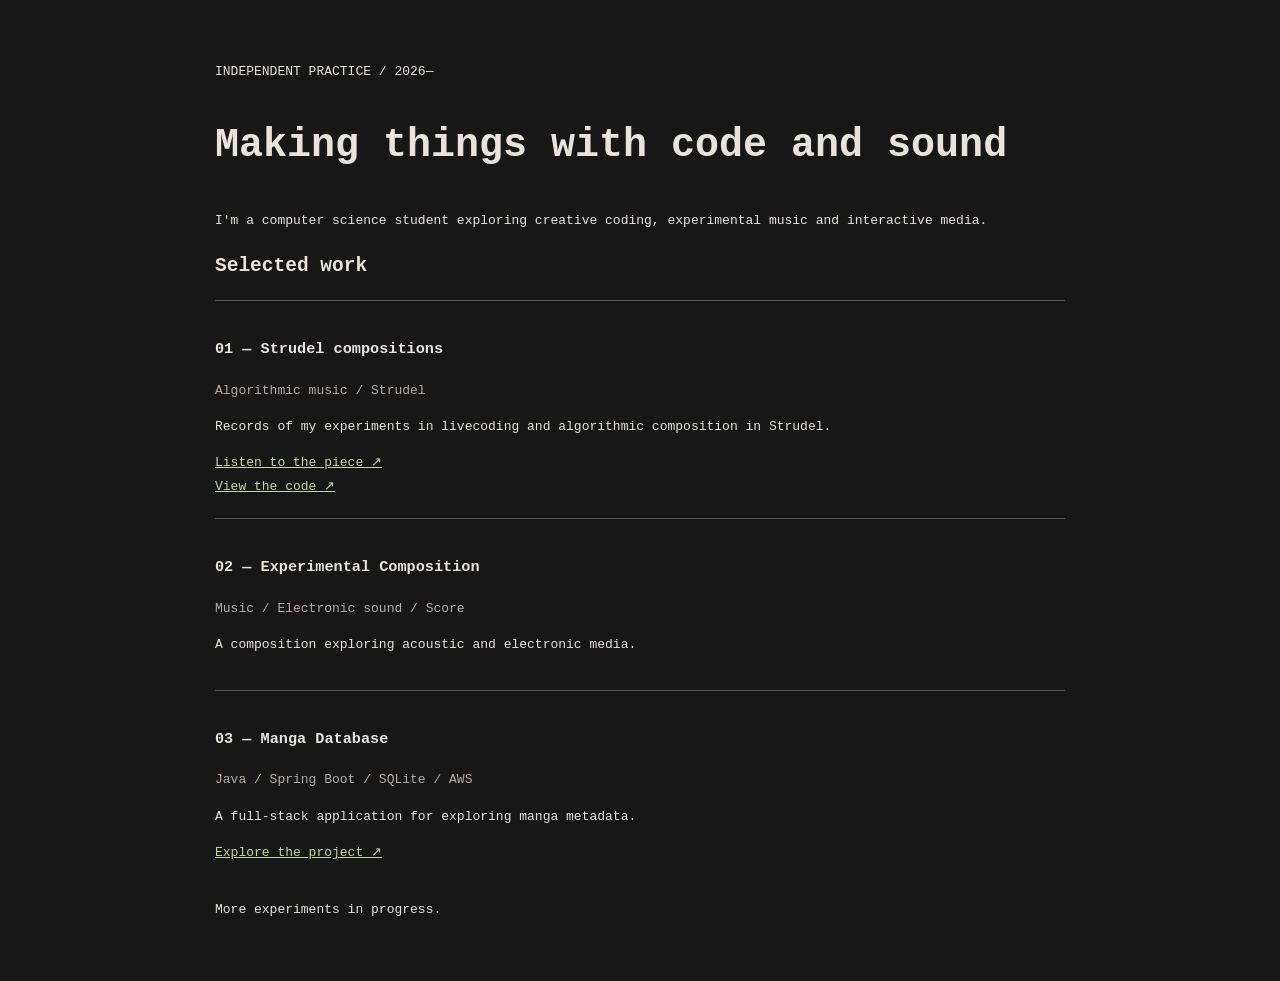
==== index.html @ cd22348f "Create index.html for personal portfolio" ====
<!DOCTYPE html>
<html lang="en">
<head>
  <meta charset="UTF-8">
  <meta name="viewport" content="width=device-width, initial-scale=1.0">
  <title>Your Name — Creative Computing</title>
  <style>
    body {
      background: #171717;
      color: #e8e4dc;
      font-family: monospace;
      max-width: 850px;
      margin: 60px auto;
      padding: 0 24px;
      line-height: 1.8;
    }

    h1 { font-size: 2.5rem; }
    a { color: #c4d7a1; }
    .project {
      border-top: 1px solid #555;
      padding: 20px 0;
    }
    .tag { color: #b9aaa0; }
  </style>
</head>
<body>
  <p>INDEPENDENT PRACTICE / 2026—</p>

  <h1>Making things with code and sound</h1>

  <p>
    I'm a computer science student exploring creative coding,
    experimental music and interactive media.
  </p>

  <h2>Selected work</h2>

  <div class="project">
    <h3>01 — Strudel compositions</h3>
    <p class="tag">Algorithmic music / Strudel</p>
    <p>Records of my experiments in livecoding and algorithmic composition in Strudel.</p>
    <a href="">
      Listen to the piece ↗
    </a>
    <br>
    <a href="">
      View the code ↗
    </a>
  </div>

  <div class="project">
    <h3>02 — Experimental Composition</h3>
    <p class="tag">Music / Electronic sound / Score</p>
    <p>A composition exploring acoustic and electronic media.</p>
  </div>

  <div class="project">
    <h3>03 — Manga Database</h3>
    <p class="tag">Java / Spring Boot / SQLite / AWS</p>
    <p>A full-stack application for exploring manga metadata.</p>
    <a href="">
      Explore the project ↗
    </a>
  </div>

  <p>More experiments in progress.</p>
</body>
</html>
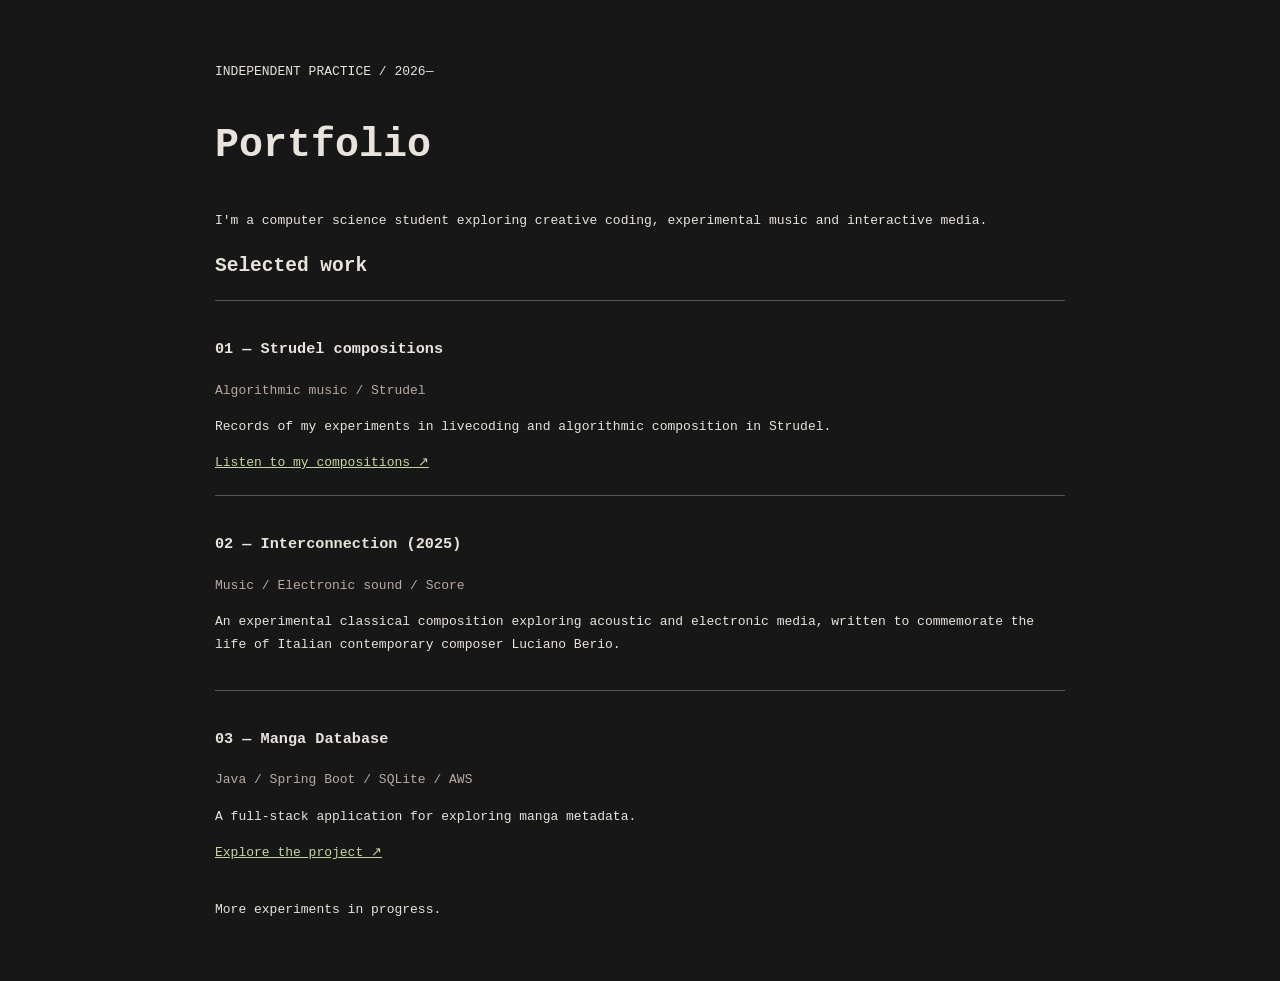
==== commit 3e8ed330: "Update link to Strudel sketchbook on GitHub" ====
--- a/index.html
+++ b/index.html
@@ -4,7 +4,7 @@
 <head>
   <meta charset="UTF-8">
   <meta name="viewport" content="width=device-width, initial-scale=1.0">
-  <title>Your Name — Creative Computing</title>
+  <title>Lindsey Zhou - Creative Coding</title>
   <style>
     body {
       background: #171717;
@@ -28,7 +28,7 @@
 <body>
   <p>INDEPENDENT PRACTICE / 2026—</p>
 
-  <h1>Making things with code and sound</h1>
+  <h1>Portfolio</h1>
 
   <p>
     I'm a computer science student exploring creative coding,
@@ -41,19 +41,15 @@
     <h3>01 — Strudel compositions</h3>
     <p class="tag">Algorithmic music / Strudel</p>
     <p>Records of my experiments in livecoding and algorithmic composition in Strudel.</p>
-    <a href="">
-      Listen to the piece ↗
-    </a>
-    <br>
-    <a href="">
-      View the code ↗
+    <a href="https://github.com/linda-lemon/strudel-sketchbook">
+      Listen to my compositions ↗
     </a>
   </div>
 
   <div class="project">
-    <h3>02 — Experimental Composition</h3>
+    <h3>02 — Interconnection (2025)</h3>
     <p class="tag">Music / Electronic sound / Score</p>
-    <p>A composition exploring acoustic and electronic media.</p>
+    <p>An experimental classical composition exploring acoustic and electronic media, written to commemorate the life of Italian contemporary composer Luciano Berio.</p>
   </div>
 
   <div class="project">
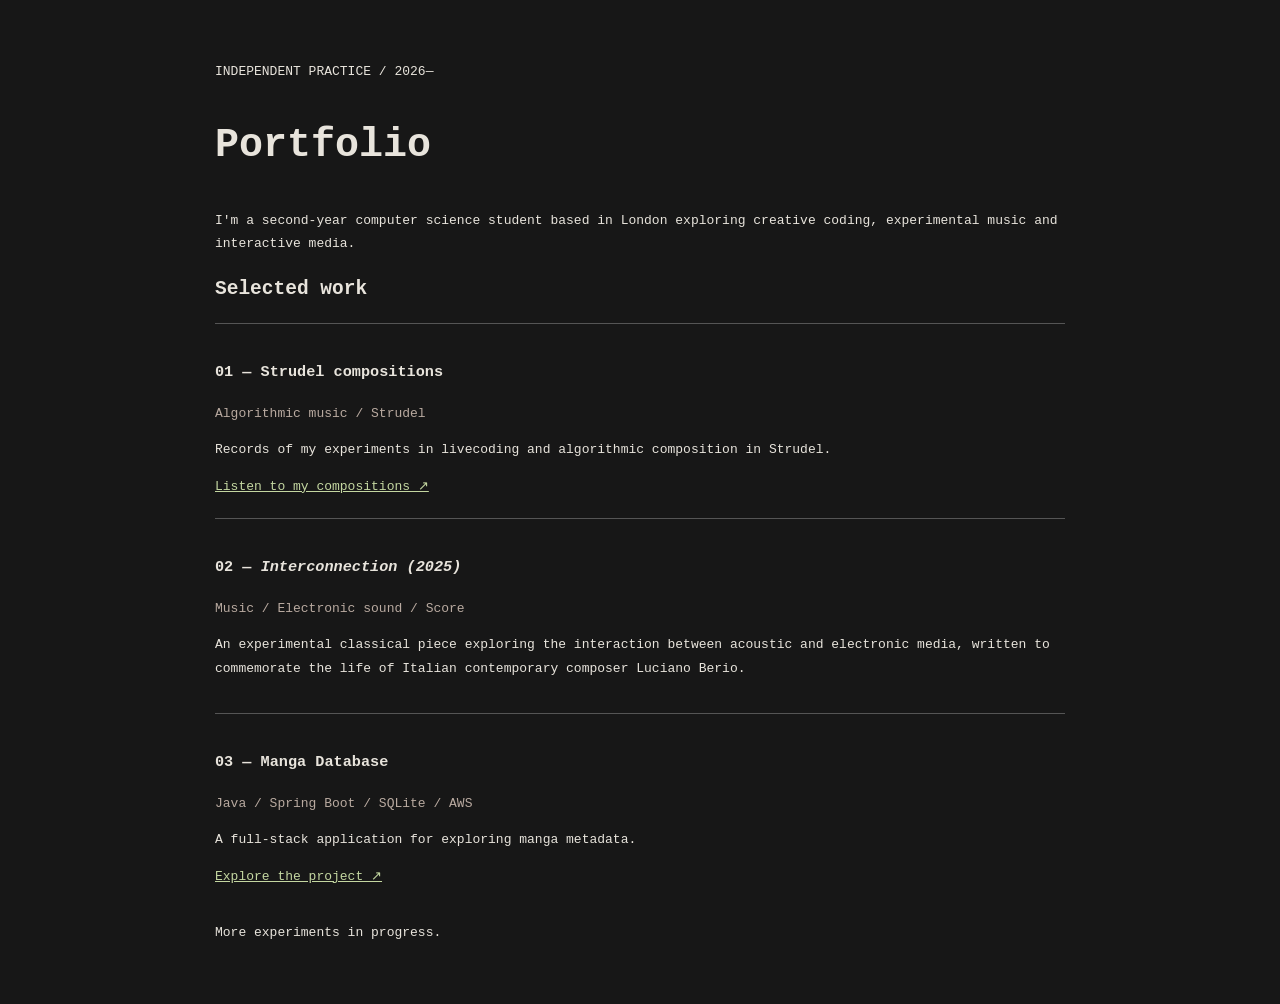
==== commit 7882ec7e: "Revise portfolio description and project text Updated personal description and project details for c" ====
--- a/index.html
+++ b/index.html
@@ -31,7 +31,7 @@
   <h1>Portfolio</h1>
 
   <p>
-    I'm a computer science student exploring creative coding,
+    I'm a second-year computer science student based in London exploring creative coding,
     experimental music and interactive media.
   </p>
 
@@ -47,9 +47,9 @@
   </div>
 
   <div class="project">
-    <h3>02 — Interconnection (2025)</h3>
+    <h3>02 — <i>Interconnection (2025)</i></h3>
     <p class="tag">Music / Electronic sound / Score</p>
-    <p>An experimental classical composition exploring acoustic and electronic media, written to commemorate the life of Italian contemporary composer Luciano Berio.</p>
+    <p>An experimental classical piece exploring the interaction between acoustic and electronic media, written to commemorate the life of Italian contemporary composer Luciano Berio.</p>
   </div>
 
   <div class="project">
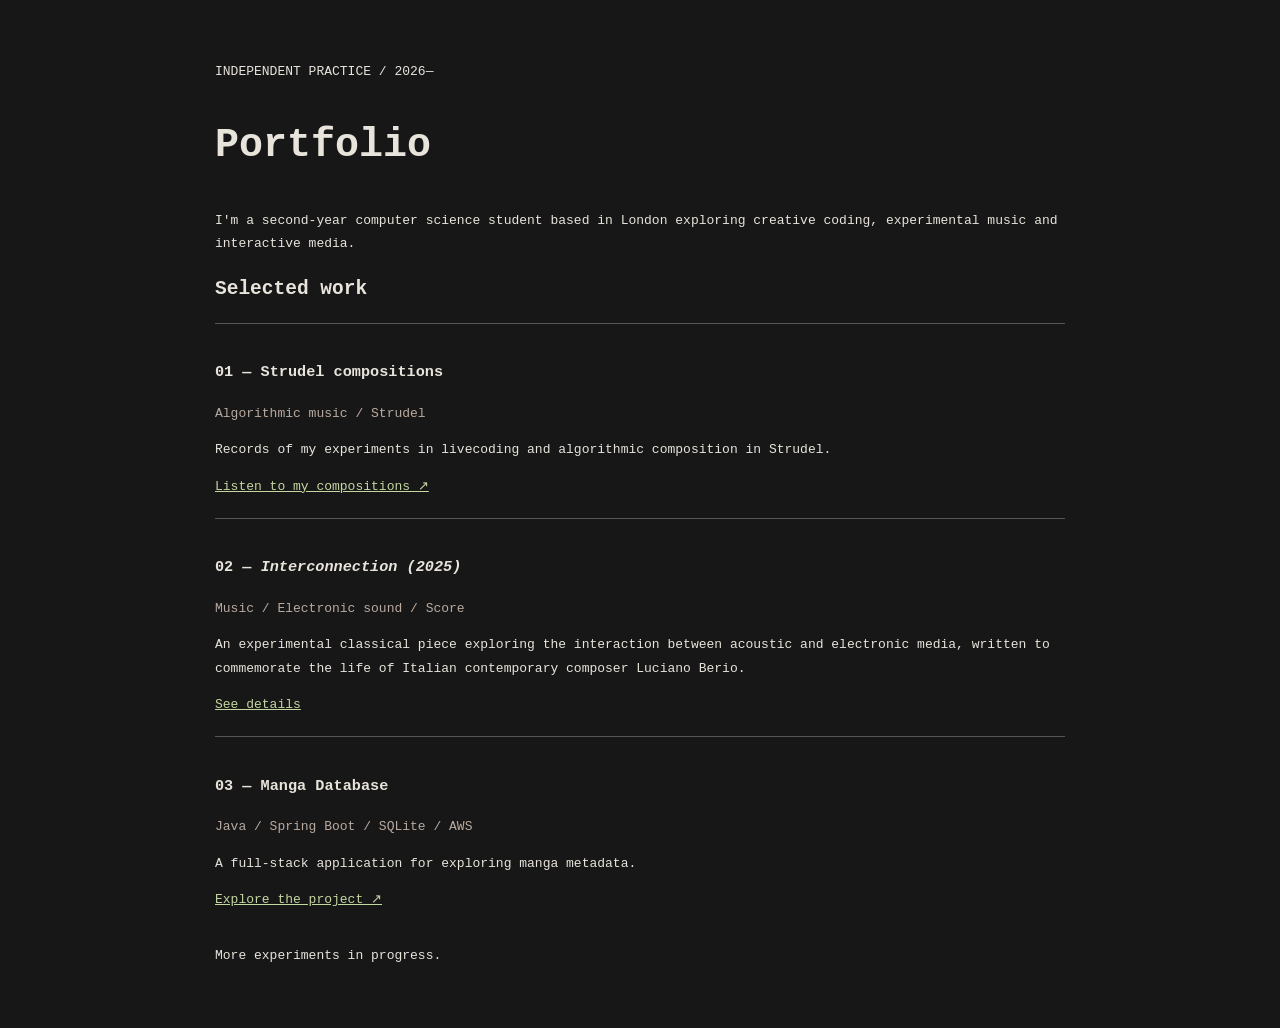
==== commit 97e77b99: "Add link to Interconnection project details" ====
--- a/index.html
+++ b/index.html
@@ -50,6 +50,9 @@
     <h3>02 — <i>Interconnection (2025)</i></h3>
     <p class="tag">Music / Electronic sound / Score</p>
     <p>An experimental classical piece exploring the interaction between acoustic and electronic media, written to commemorate the life of Italian contemporary composer Luciano Berio.</p>
+    <a href="https://linda-lemon.github.io/interconnection">
+      See details
+    </a>
   </div>
 
   <div class="project">
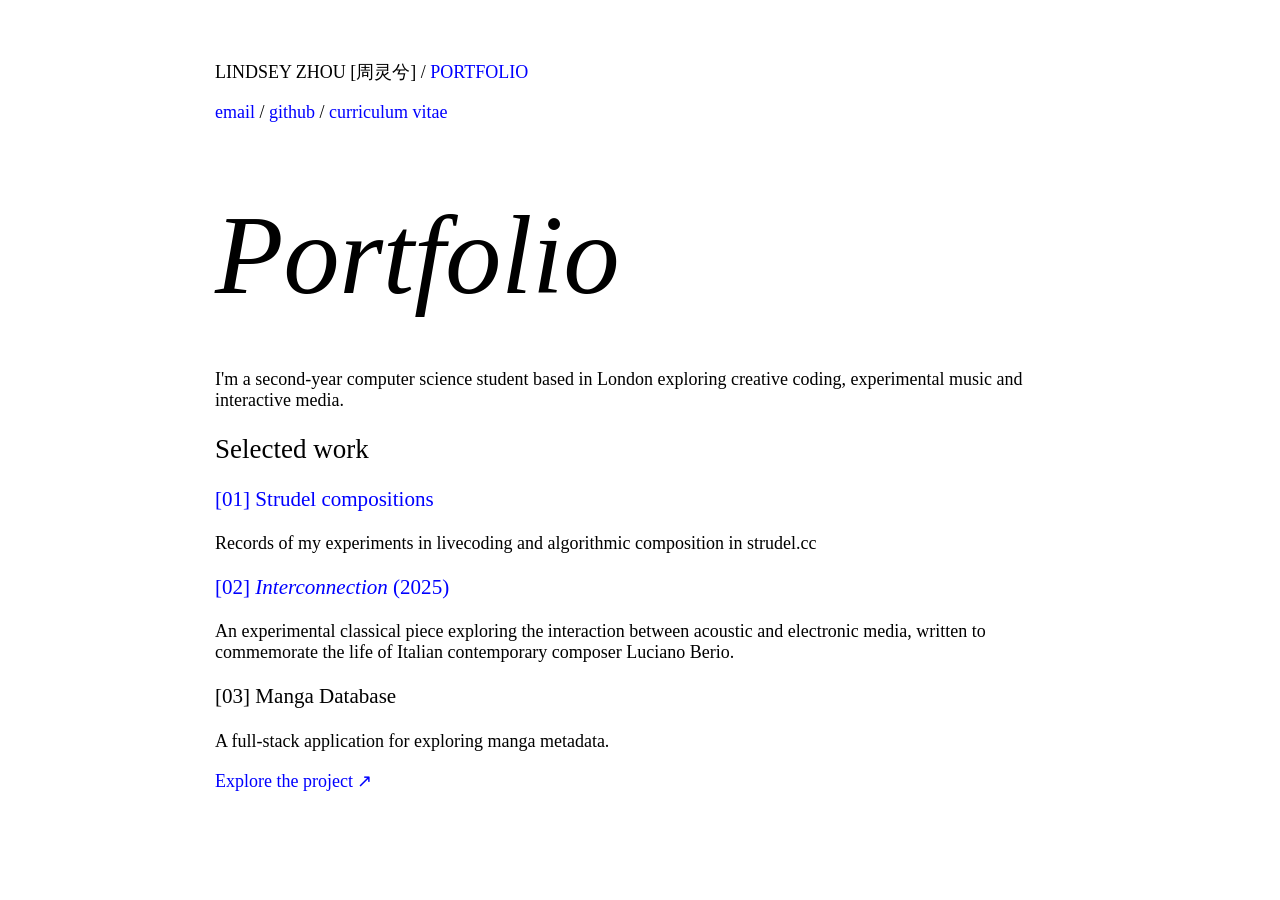
==== commit ea349e58: "Style pages in CSS." ====
--- a/index.html
+++ b/index.html
@@ -5,30 +5,39 @@
   <meta charset="UTF-8">
   <meta name="viewport" content="width=device-width, initial-scale=1.0">
   <title>Lindsey Zhou - Creative Coding</title>
+  <link rel="stylesheet" href="./css/style.css">
   <style>
-    body {
-      background: #171717;
-      color: #e8e4dc;
-      font-family: monospace;
-      max-width: 850px;
-      margin: 60px auto;
-      padding: 0 24px;
-      line-height: 1.8;
-    }
 
-    h1 { font-size: 2.5rem; }
-    a { color: #c4d7a1; }
-    .project {
-      border-top: 1px solid #555;
-      padding: 20px 0;
-    }
-    .tag { color: #b9aaa0; }
+.blue_box{
+  background-color: blue;
+  height: 300px;
+  width: 600px;
+
+}
+    
+
   </style>
 </head>
 <body>
-  <p>INDEPENDENT PRACTICE / 2026—</p>
 
-  <h1>Portfolio</h1>
+  <div class="base">
+  <div class="navbar">
+  <span>LINDSEY ZHOU [周灵兮] / </span>
+  
+  <a href="./index.html">PORTFOLIO</a>
+
+  <p>
+  <a href="mailto:lindseyzhoulx@gmail.com">email</a>
+  <span>/</span>
+  <a href="https://github.com/linda-lemon">github</a>
+  <span>/</span>
+   <a href="">curriculum vitae</a>
+</p>
+
+  </div>
+<div class="contents">
+
+  <h1><i>Portfolio</i></h1>
 
   <p>
     I'm a second-year computer science student based in London exploring creative coding,
@@ -38,32 +47,23 @@
   <h2>Selected work</h2>
 
   <div class="project">
-    <h3>01 — Strudel compositions</h3>
-    <p class="tag">Algorithmic music / Strudel</p>
-    <p>Records of my experiments in livecoding and algorithmic composition in Strudel.</p>
-    <a href="https://github.com/linda-lemon/strudel-sketchbook">
-      Listen to my compositions ↗
-    </a>
+    <a href="https://github.com/linda-lemon/strudel-sketchbook"><h3>[01] Strudel compositions</h3></a>
+    <p>Records of my experiments in livecoding and algorithmic composition in strudel.cc</p>
   </div>
 
   <div class="project">
-    <h3>02 — <i>Interconnection (2025)</i></h3>
-    <p class="tag">Music / Electronic sound / Score</p>
+        <a href="./pages/interconnection.html"><h3>[02] <i>Interconnection</i> (2025)</h3></a>
     <p>An experimental classical piece exploring the interaction between acoustic and electronic media, written to commemorate the life of Italian contemporary composer Luciano Berio.</p>
-    <a href="https://linda-lemon.github.io/interconnection">
-      See details
-    </a>
   </div>
 
   <div class="project">
-    <h3>03 — Manga Database</h3>
-    <p class="tag">Java / Spring Boot / SQLite / AWS</p>
+    <h3>[03] Manga Database</h3>
     <p>A full-stack application for exploring manga metadata.</p>
     <a href="">
       Explore the project ↗
     </a>
+    </div>
   </div>
-
-  <p>More experiments in progress.</p>
+  </div>
 </body>
 </html>
--- a/css/style.css
+++ b/css/style.css
@@ -0,0 +1,61 @@
+
+    * {
+  font-weight: 200;
+  /* font-family: Special Elite; */
+  
+}
+
+body{
+  display: flex;
+  align-items: center;
+  justify-content: center;
+  height: 100%;
+  max-width: 850px;
+      margin: 60px auto;
+      padding: 0 24px;
+      font-size: large;
+  
+}
+
+#base{
+  text-align: center;
+  max-width: 600px;
+  max-height: 600px;
+}
+
+#contents{
+  align-items: center;
+  margin-top: 20px;
+  margin-bottom: 20px;
+  margin-left: 20px;
+  margin-right: 20px;
+  max-width: 580px;
+  font-size: 15px;
+  max-height: 400px;
+  overflow-y: auto;
+  scrollbar-width: none;
+}
+
+.entry{
+  max-width: 580px;
+  padding-bottom: 30px;
+  text-align: left;
+  }
+
+h1 { font-size: 7rem;
+    line-height: 0.7; }
+    
+a{
+        text-decoration: none;
+        color: blue;
+    }
+    
+a:hover {text-decoration: line-through;}
+
+a:visited{
+        color: blue;
+    }
+
+.navbar {
+        display: inline-block;
+    }
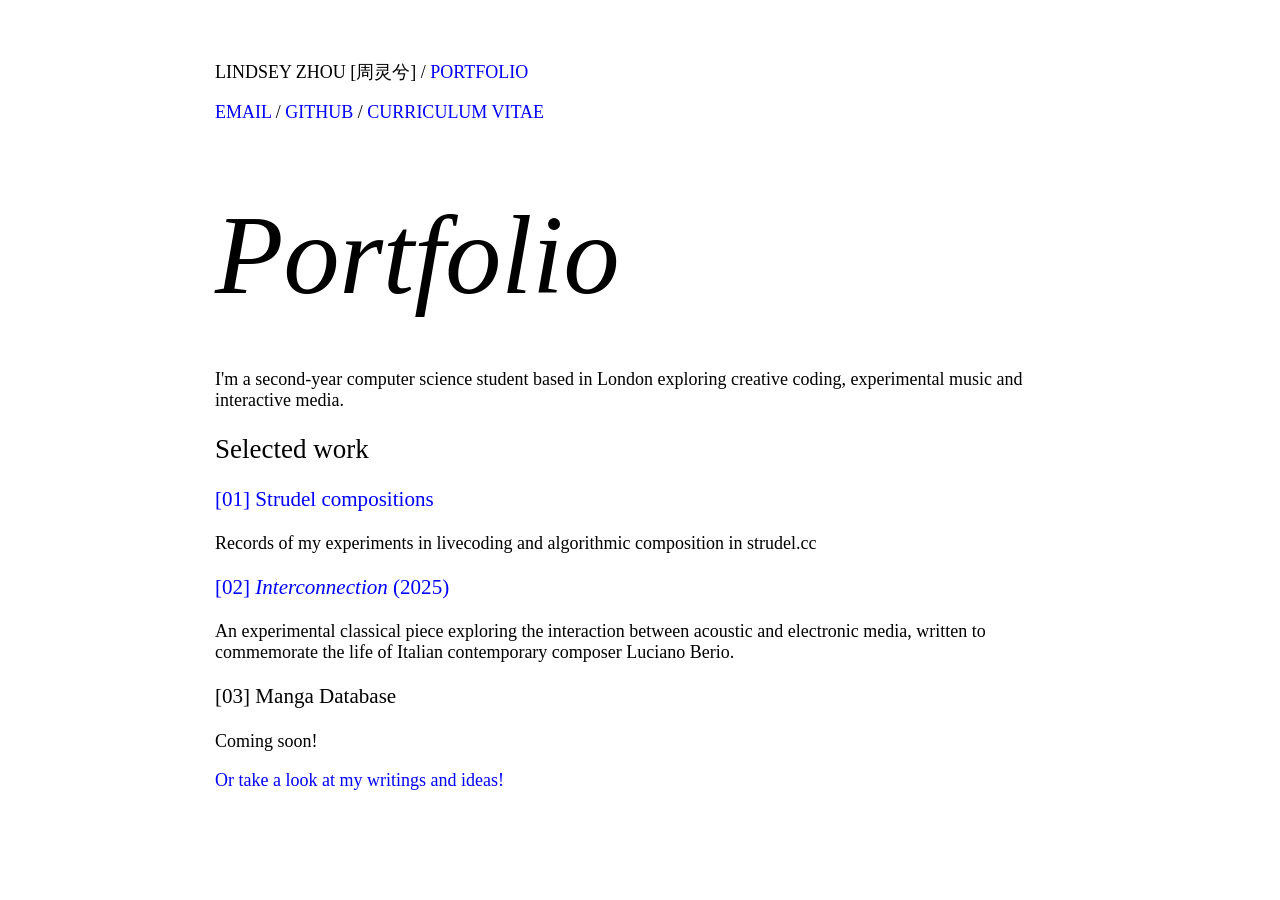
==== commit b05ec061: "Add blog page with blog entries and update Interconnection page" ====
--- a/index.html
+++ b/index.html
@@ -27,11 +27,11 @@
   <a href="./index.html">PORTFOLIO</a>
 
   <p>
-  <a href="mailto:lindseyzhoulx@gmail.com">email</a>
+  <a href="mailto:lindseyzhoulx@gmail.com">EMAIL</a>
   <span>/</span>
-  <a href="https://github.com/linda-lemon">github</a>
+  <a href="https://github.com/linda-lemon">GITHUB</a>
   <span>/</span>
-   <a href="">curriculum vitae</a>
+   <a href="">CURRICULUM VITAE</a>
 </p>
 
   </div>
@@ -58,11 +58,10 @@
 
   <div class="project">
     <h3>[03] Manga Database</h3>
-    <p>A full-stack application for exploring manga metadata.</p>
-    <a href="">
-      Explore the project ↗
-    </a>
+    <p>Coming soon!</p>
     </div>
+
+   <a href="pages/blog.html">Or take a look at my writings and ideas!</a> 
   </div>
   </div>
 </body>
